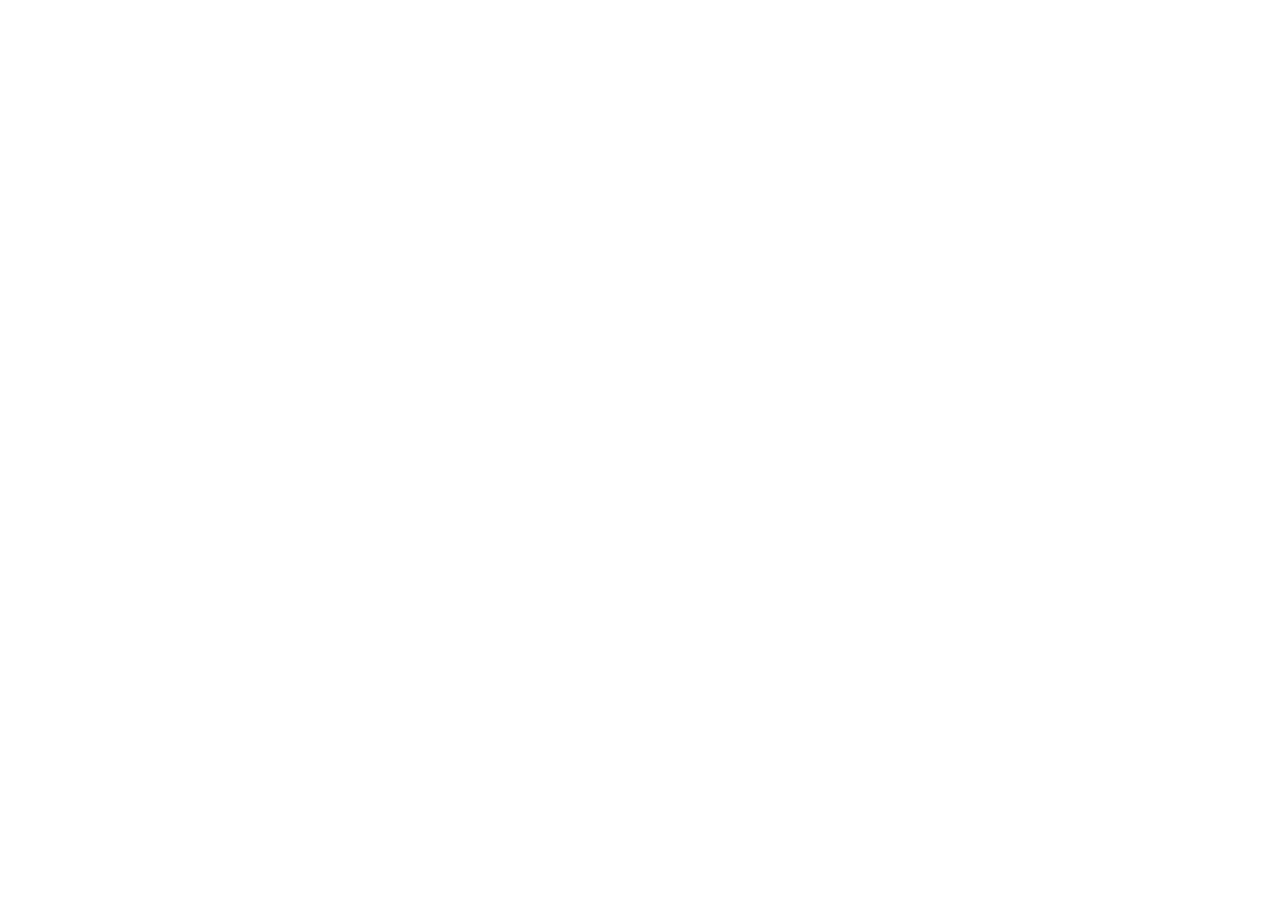
==== index.html @ 8d36f641 "Add files via upload" ====
<!DOCTYPE html>
<html lang="pt-BR">
<head>
  <meta charset="UTF-8">
  <meta name="viewport" content="width=device-width, initial-scale=1, viewport-fit=cover">
  <title>PaliVida — cuidados paliativos</title>
  <meta name="description" content="PaliVida — identificação de piora clínica e direcionamento ao serviço de urgência em cuidados paliativos.">
  <link rel="icon" type="image/png" href="assets/img/favicon.png">
  <link rel="stylesheet" href="css/styles.css">
</head>
<body>
  <div id="app" class="app-shell">
    <main id="app-main" class="app-main" role="main"></main>
  </div>

  <!-- dados de demonstração + "backend" local (localStorage) -->
  <script src="js/data.js"></script>
  <script src="js/session.js"></script>
  <script src="js/db.js"></script>

  <!-- UI compartilhada e roteador -->
  <script src="js/ui.js"></script>
  <script src="js/router.js"></script>

  <!-- telas -->
  <script src="js/screens/auth.js"></script>
  <script src="js/screens/principal.js"></script>
  <script src="js/screens/sintomas.js"></script>
  <script src="js/screens/perfil.js"></script>
  <script src="js/screens/admin.js"></script>

  <!-- inicialização -->
  <script src="js/main.js"></script>
</body>
</html>
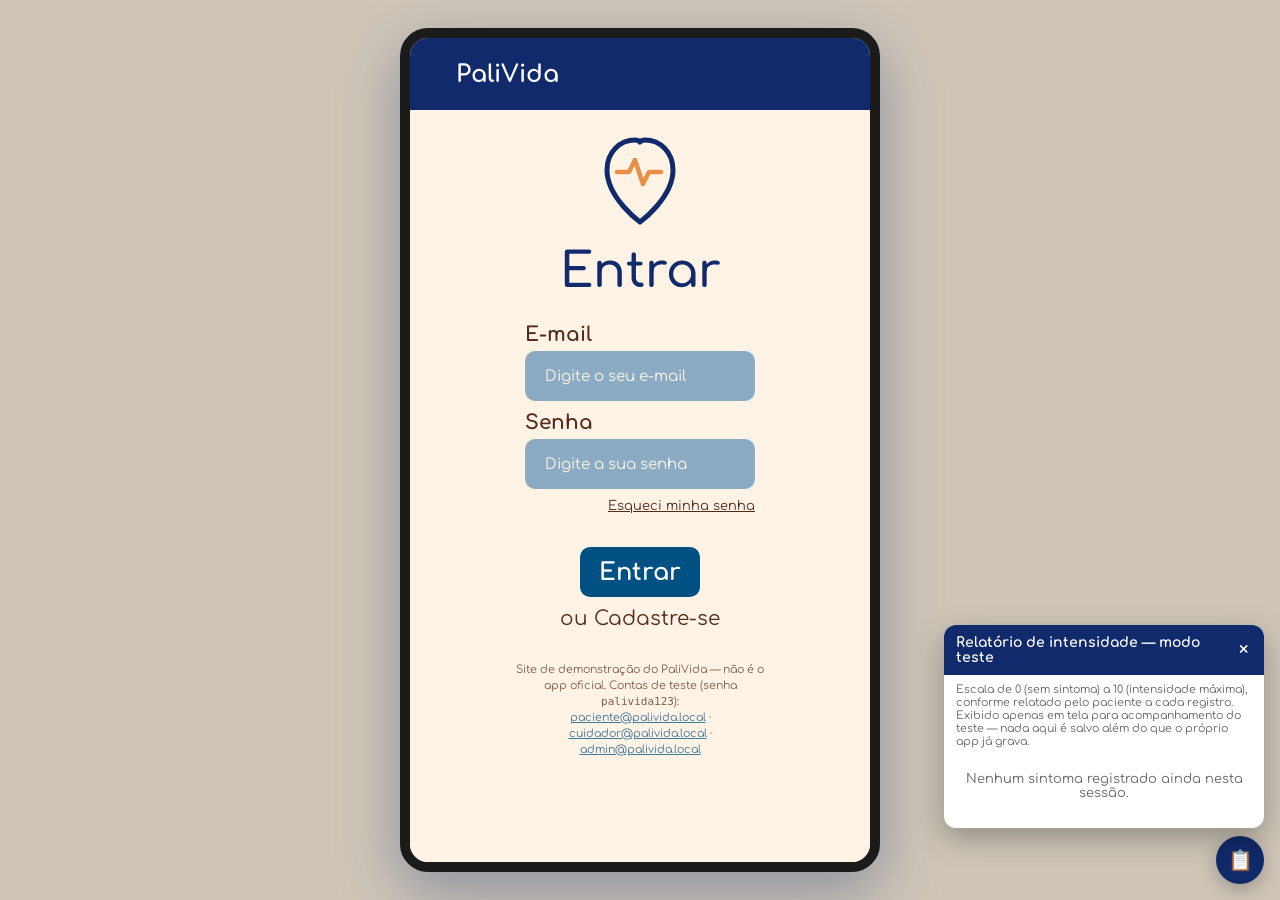
==== commit 7b1f371c: "Add files via upload" ====
--- a/index.html
+++ b/index.html
@@ -29,6 +29,9 @@
   <script src="js/screens/perfil.js"></script>
   <script src="js/screens/admin.js"></script>
 
+  <!-- painel flutuante de acompanhamento para o teste (modo demonstração) -->
+  <script src="js/relatorio-teste.js"></script>
+
   <!-- inicialização -->
   <script src="js/main.js"></script>
 </body>
--- a/css/styles.css
+++ b/css/styles.css
@@ -0,0 +1,589 @@
+/* =========================================================================
+   PaliVida — folha de estilos
+   Porta fiel de frontend/src/theme/index.ts + os StyleSheet.create() de cada
+   tela/componente do código-fonte original (React Native / Expo). Os
+   comentários apontam de qual arquivo .tsx cada bloco vem.
+   ========================================================================= */
+
+@import url('https://fonts.googleapis.com/css2?family=Comfortaa:wght@400;700&display=swap');
+
+:root {
+  /* theme/index.ts -> colors */
+  --azul: #112A6C;
+  --azul-medio: #015184;
+  --azul-claro: #8BAAC4;
+  --azul-botao: #5A90BF;
+
+  --creme: #FFF3E5;
+  --areia: #E8DAC0;
+  --areia-clara: #F2E8D5;
+  --branco: #FFFFFF;
+  --branco-quente: #FFF6E5;
+
+  --marrom: #532C1D;
+  --verde-escuro: #183102;
+  --cinza: #4A4A4A;
+  --cinza-claro: #666666;
+
+  --verde: #9BC45A;
+  --verde-suave: #A6C27A;
+  --amarelo: #FFBE3B;
+  --amarelo-suave: #F1D359;
+  --vermelho: #D00000;
+  --vermelho-suave: #F79F9A;
+  --laranja: #E8994B;
+  --laranja-escuro: #E78F47;
+
+  --sucesso-fundo: #D1FAE5;
+  --erro-fundo: #FEE2E2;
+  --erro-texto: #991B1B;
+  --perigo: #A00000;
+  --perigo-claro: #D94141;
+  --destaque: #C4C776;
+  --logout: #FFBB00;
+
+  /* theme/index.ts -> radius */
+  --radius-sm: 6px;
+  --radius-md: 10px;
+  --radius-lg: 15px;
+  --radius-pill: 25px;
+
+  --fonte-regular: 'Comfortaa', sans-serif;
+  --fonte-bold: 'Comfortaa', sans-serif;
+
+  /* theme/index.ts -> coresAlerta (fundo da Home conforme último alerta) */
+  --alerta-padrao: var(--creme);
+  --alerta-verde: var(--verde-suave);
+  --alerta-amarelo: var(--amarelo-suave);
+  --alerta-vermelho: var(--vermelho-suave);
+}
+
+/* ---------------------------------------------------------------- reset */
+*, *::before, *::after { box-sizing: border-box; }
+html, body { height: 100%; }
+body {
+  margin: 0;
+  font-family: var(--fonte-regular);
+  color: var(--marrom);
+  background: #CFC6B8;
+  -webkit-font-smoothing: antialiased;
+  text-rendering: optimizeLegibility;
+}
+h1, h2, h3, p { margin: 0; }
+button { font-family: inherit; cursor: pointer; }
+input, textarea, select { font-family: inherit; }
+img { display: block; max-width: 100%; }
+a { color: inherit; }
+:focus-visible { outline: 3px solid #2F6FED; outline-offset: 2px; }
+
+/* --------------------------------------------------------- app "phone" shell */
+.app-shell {
+  max-width: 480px;
+  margin: 0 auto;
+  height: 100vh;
+  background: var(--creme);
+  display: flex;
+  flex-direction: column;
+  overflow: hidden;
+  position: relative;
+}
+.app-main {
+  flex: 1 1 auto;
+  overflow-y: auto;
+  -webkit-overflow-scrolling: touch;
+  display: flex;
+  flex-direction: column;
+}
+@media (min-width: 640px) {
+  body { padding: 28px 12px; }
+  .app-shell {
+    height: calc(100vh - 56px);
+    min-height: 640px;
+    border-radius: 28px;
+    box-shadow: 0 20px 60px rgba(17, 42, 108, 0.35);
+    border: 10px solid #1b1b1b;
+  }
+}
+
+/* loading fallback while fonts load */
+#carregando-app {
+  min-height: 100vh;
+  display: flex;
+  align-items: center;
+  justify-content: center;
+  background: var(--creme);
+}
+
+/* ======================================================== Header.tsx === */
+.pv-header {
+  width: 100%;
+  min-height: 72px;
+  background: var(--azul);
+  display: flex;
+  align-items: center;
+  flex-shrink: 0;
+}
+.pv-header .pv-logo {
+  font-family: var(--fonte-bold);
+  font-weight: 700;
+  color: var(--branco);
+  margin-left: 10%;
+  font-size: 24px;
+}
+
+/* ======================================================== Footer.tsx === */
+.pv-footer {
+  display: flex;
+  flex-direction: row;
+  justify-content: space-around;
+  align-items: center;
+  padding: 16px;
+  background: rgba(255, 255, 255, 0.5);
+  width: 100%;
+  flex-shrink: 0;
+  border: 0;
+}
+.pv-footer button {
+  background: none;
+  border: 0;
+  padding: 8px;
+  display: flex;
+}
+.pv-footer img { width: 24px; height: 24px; }
+
+/* ================================================ Bottom tab bar (RootNavigator) === */
+.pv-tabbar {
+  display: flex;
+  flex-direction: row;
+  border-top: 1px solid rgba(0,0,0,0.08);
+  background: var(--branco);
+  flex-shrink: 0;
+  padding-bottom: env(safe-area-inset-bottom, 0);
+}
+.pv-tabbar button {
+  flex: 1;
+  background: none;
+  border: 0;
+  padding: 12px 0 10px;
+  display: flex;
+  align-items: center;
+  justify-content: center;
+}
+.pv-tabbar img { width: 24px; height: 24px; opacity: 0.45; }
+.pv-tabbar button.ativo img { opacity: 1; }
+.pv-tabbar button.ativo { box-shadow: inset 0 2px 0 var(--azul); }
+
+/* ========================================================= Aviso.tsx === */
+.pv-aviso {
+  border-radius: 8px;
+  padding: 12px;
+  margin: 12px 0;
+  width: 100%;
+  font-size: 14px;
+  text-align: center;
+}
+.pv-aviso.sucesso { background: var(--sucesso-fundo); color: #065F46; }
+.pv-aviso.erro { background: var(--erro-fundo); color: var(--erro-texto); }
+
+/* generic loading */
+.pv-carregando {
+  flex: 1;
+  display: flex;
+  flex-direction: column;
+  align-items: center;
+  justify-content: center;
+  gap: 10px;
+  min-height: 240px;
+  color: var(--azul);
+}
+.pv-spinner {
+  width: 34px; height: 34px;
+  border-radius: 50%;
+  border: 3px solid rgba(17,42,108,0.15);
+  border-top-color: var(--azul);
+  animation: girar 0.8s linear infinite;
+}
+.pv-spinner.claro { border-color: rgba(255,255,255,0.35); border-top-color: #fff; }
+@keyframes girar { to { transform: rotate(360deg); } }
+
+/* =============================================================== Chips === */
+.pv-chips { display: flex; flex-wrap: wrap; gap: 8px; margin-bottom: 15px; }
+.pv-chip {
+  border: 1.5px solid var(--azul-claro);
+  border-radius: 8px;
+  padding: 8px 14px;
+  background: var(--branco);
+  color: var(--marrom);
+  font-size: 14px;
+  font-family: var(--fonte-regular);
+}
+.pv-chip.ativo { background: var(--azul-medio); border-color: var(--azul-medio); color: var(--branco); }
+
+/* =========================================== telas de autenticação (Login/Cadastro) === */
+.tela-auth {
+  flex: 1;
+  display: flex;
+  flex-direction: column;
+  align-items: center;
+  background: var(--creme);
+  padding-bottom: 40px;
+}
+.tela-auth .pv-marca {
+  margin-top: 20px;
+  width: 90px;
+  height: 100px;
+  display: flex;
+  align-items: flex-end;
+  justify-content: center;
+}
+.tela-auth .pv-marca svg { width: 100%; height: auto; }
+.tela-auth .titulo { font-size: 48px; font-weight: 600; color: var(--azul); margin: 15px 0 25px; }
+.tela-auth .instrucao {
+  font-size: 15px; color: var(--marrom); text-align: center;
+  width: 230px; margin-bottom: 20px; line-height: 22px;
+}
+.tela-auth .label {
+  font-size: 20px; font-weight: 700; color: var(--marrom);
+  margin-bottom: 5px; width: 230px; text-align: left; display: block;
+}
+.tela-auth .campo {
+  padding: 10px 20px;
+  background: var(--azul-claro);
+  color: var(--branco);
+  border: 0;
+  border-radius: var(--radius-md);
+  width: 230px;
+  height: 50px;
+  margin-bottom: 10px;
+  font-size: 15px;
+}
+.tela-auth .campo::placeholder { color: var(--branco-quente); }
+.tela-auth .aviso-wrap { width: 230px; }
+.tela-auth .link-secundario {
+  width: 230px; background: none; border: 0; padding: 0;
+  display: flex; justify-content: flex-end; margin-bottom: 4px;
+}
+.tela-auth .link-esqueci { font-size: 13px; color: var(--marrom); text-decoration: underline; }
+.tela-auth .link-voltar { font-size: 16px; color: var(--marrom); background: none; border: 0; }
+.tela-auth .botao-entrar {
+  margin-top: 30px; margin-bottom: 10px;
+  padding: 10px;
+  background: var(--azul-medio);
+  color: var(--branco);
+  border: 0;
+  border-radius: var(--radius-md);
+  width: 120px; height: 50px;
+  font-size: 24px; font-weight: 700;
+  display: flex; align-items: center; justify-content: center;
+}
+.tela-auth .botao-entrar[disabled] { opacity: 0.6; }
+.tela-auth .botao-entrar.largo { width: 230px; }
+.tela-auth .ou-cadastre { font-size: 20px; background: none; border: 0; color: var(--marrom); }
+
+/* ============================================================ Cadastro === */
+.tela-cadastro { background: var(--creme); }
+.tela-cadastro .subtitulo { font-size: 18px; color: var(--marrom); margin-bottom: 30px; text-align: center; }
+.tela-cadastro .botoes-tipo { display: flex; justify-content: space-evenly; align-items: center; width: 100%; margin: 10px 0; gap: 12px; }
+.tela-cadastro .botao-tipo {
+  background: var(--azul-medio); border: 0; border-radius: var(--radius-md);
+  width: 150px; height: 101px; color: var(--branco-quente); font-size: 18px;
+  line-height: 26px; text-align: center;
+  box-shadow: 4px 4px 6px rgba(0,0,0,0.25);
+}
+.tela-cadastro .form { width: 85%; max-width: 480px; }
+.tela-cadastro .secao {
+  font-size: 18px; font-weight: 700; color: var(--azul);
+  margin: 20px 0 10px; border-bottom: 1px solid var(--azul-claro); padding-bottom: 4px;
+}
+.tela-cadastro .campo-label { font-size: 16px; color: var(--marrom); margin-bottom: 5px; font-weight: 700; display: block; }
+.tela-cadastro .campo {
+  padding: 10px 10px 10px 15px; background: var(--azul-claro); color: var(--branco);
+  border: 0; border-radius: var(--radius-md); width: 100%; height: 50px; margin-bottom: 15px; font-size: 15px;
+}
+.tela-cadastro .campo::placeholder { color: var(--branco-quente); }
+.tela-cadastro textarea.campo { height: 90px; padding-top: 10px; resize: vertical; }
+.tela-cadastro .obrigatorio { font-size: 13px; color: #888; margin: 10px 0 5px; }
+.tela-cadastro .botao-enviar {
+  width: 85%; max-width: 480px; background: var(--azul-medio); color: var(--branco-quente);
+  border: 0; padding: 16px; border-radius: var(--radius-md); margin-top: 20px; font-size: 18px; font-weight: 700;
+}
+.tela-cadastro .botao-enviar[disabled] { opacity: 0.6; }
+.tela-cadastro .botao-voltar {
+  width: 85%; max-width: 480px; background: var(--branco); color: var(--cinza);
+  border: 0; padding: 14px; border-radius: var(--radius-md); margin-top: 15px; margin-bottom: 10px;
+  font-size: 18px; font-weight: 700; box-shadow: 0 2px 6px rgba(0,0,0,0.15);
+}
+
+/* ================================================================ Home === */
+.tela-home { flex: 1; display: flex; flex-direction: column; }
+.tela-home .corpo { padding-bottom: 40px; }
+.tela-home .titulo {
+  font-weight: 700; font-size: 22px; margin: 25px 0 0 39px; color: var(--verde-escuro);
+}
+.tela-home .botao-prontuario {
+  background: var(--laranja); height: 67px; width: 290px; border: 0; border-radius: var(--radius-md);
+  color: var(--branco); font-size: 20px; font-weight: 700; display: flex; align-items: center; justify-content: center;
+  margin: 25px auto 0;
+}
+.tela-home .botao-duvidas {
+  height: 250px; width: 250px; background: var(--branco); border: 2px solid #767714; border-radius: 125px;
+  margin: 30px auto; display: flex; align-items: center; justify-content: center;
+  font-weight: 700; font-size: 32px; color: var(--verde-escuro); text-align: center; padding: 10px;
+}
+.tela-home .botao-registrar {
+  background: var(--azul-medio); height: 56px; width: 290px; border: 0; border-radius: var(--radius-md);
+  color: var(--branco-quente); font-size: 18px; display: flex; align-items: center; justify-content: center; margin: 0 auto;
+}
+.tela-home .contatos { margin: 35px 0; }
+.tela-home .contatos-titulo { margin-bottom: 7px; font-weight: 700; font-size: 24px; margin-left: 40px; color: var(--verde-escuro); }
+.tela-home .contatos-botoes { display: flex; justify-content: space-around; width: 100%; }
+.tela-home .contato-botao {
+  background: var(--branco); width: 125px; padding: 8px 16px; border: 2px solid var(--branco);
+  border-radius: var(--radius-md); text-align: center; font-weight: 700; font-size: 20px; color: #000;
+}
+
+/* ============================================================== Busca === */
+.tela-busca { flex: 1; background: var(--areia); width: 100%; padding-top: 20px; display: flex; flex-direction: column; }
+.tela-busca .busca-container {
+  display: flex; align-items: center; background: var(--branco); border-radius: var(--radius-pill);
+  padding: 0 15px; margin: 20px auto; width: 90%; height: 50px; box-shadow: 0 1px 3px rgba(0,0,0,0.15);
+}
+.tela-busca .busca-input { flex: 1; border: 0; background: none; color: var(--azul); padding: 10px; font-size: 16px; }
+.tela-busca .busca-input:focus { outline: none; }
+.tela-busca .icone-lupa { width: 22px; height: 22px; background: none; border: 0; padding: 0; filter: invert(13%) sepia(53%) saturate(3000%) hue-rotate(215deg); }
+.tela-busca .botao-novo {
+  background: var(--azul); color: var(--branco); border: 0; padding: 12px 20px; border-radius: 8px;
+  display: block; margin: 0 auto 20px; font-weight: 700;
+}
+.tela-busca .aviso-wrap { width: 90%; margin: 0 auto; }
+.tela-busca .lista-vazia { text-align: center; color: var(--marrom); margin-top: 20px; }
+
+.pv-card-conteudo {
+  width: 90%; margin: 0 auto 20px; background: var(--branco); padding: 20px; border-radius: var(--radius-lg);
+  box-shadow: 0 2px 4px rgba(0,0,0,0.1);
+}
+.pv-card-conteudo .card-titulo { font-weight: 700; font-size: 18px; color: var(--azul); }
+.pv-card-conteudo .divisor { height: 1px; background: var(--areia); margin: 10px 0; }
+.pv-card-conteudo .card-descricao {
+  font-size: 14px; color: #333; display: -webkit-box; -webkit-line-clamp: 3; -webkit-box-orient: vertical; overflow: hidden;
+}
+.pv-card-conteudo .card-rodape { display: flex; justify-content: space-between; align-items: center; margin-top: 15px; }
+.pv-card-conteudo .botao-ler {
+  display: flex; align-items: center; gap: 5px; background: #F0F0F0; border: 0; padding: 8px; border-radius: 5px;
+  color: var(--azul); font-weight: 600; font-size: 12px;
+}
+.pv-card-conteudo .botao-ler img { width: 16px; height: 16px; }
+.pv-card-conteudo .data { color: #888; font-size: 12px; }
+.pv-card-conteudo .acoes-admin {
+  display: flex; justify-content: flex-end; gap: 15px; margin-top: 15px; border-top: 1px solid #EEE; padding-top: 10px;
+}
+.pv-card-conteudo .acao-editar { background: none; border: 0; color: var(--azul); font-weight: 700; }
+.pv-card-conteudo .acao-excluir { background: none; border: 0; color: var(--perigo-claro); font-weight: 700; }
+
+/* modal genérico (usado por Busca=editor de conteúdo e ModalIntensidade) */
+.pv-modal-overlay {
+  position: fixed; inset: 0; background: rgba(0,0,0,0.5);
+  display: flex; align-items: center; justify-content: center; padding: 20px; z-index: 50;
+}
+.pv-modal-overlay[hidden] { display: none; }
+.pv-modal {
+  width: 90%; max-width: 560px; background: var(--branco); border-radius: var(--radius-lg);
+  padding: 20px; max-height: 85vh; overflow-y: auto;
+}
+.pv-modal .modal-label { font-weight: 700; color: var(--azul); margin-top: 10px; display: block; }
+.pv-modal .modal-input {
+  width: 100%; font-family: var(--fonte-regular); border: 1px solid #CCC; border-radius: 8px;
+  padding: 10px; background: #FAFAFA; margin-bottom: 5px; font-size: 14px;
+}
+.pv-modal textarea.modal-input { min-height: 80px; resize: vertical; }
+.pv-modal .modal-botoes { display: flex; gap: 10px; margin-top: 20px; }
+.pv-modal .botao-modal { flex: 1; padding: 12px; border-radius: 8px; text-align: center; font-weight: 700; border: 0; }
+.pv-modal .botao-cancelar { border: 1px solid var(--perigo-claro); color: var(--perigo-claro); background: none; }
+.pv-modal .botao-salvar { background: var(--azul); color: var(--branco); }
+.pv-modal .botao-salvar[disabled] { opacity: 0.6; }
+
+/* ======================================================= Perfil (campos.tsx) === */
+.tela-perfil { background: var(--creme); padding: 16px; padding-bottom: 32px; flex: 1; }
+.tela-perfil .titulo { font-size: 28px; font-weight: 700; color: var(--azul); margin: 12px 0; }
+.pv-card { background: var(--branco); border-radius: 12px; padding: 14px; margin-bottom: 14px; box-shadow: 0 2px 4px rgba(0,0,0,0.1); }
+.pv-card .subtitulo { font-size: 20px; font-weight: 600; color: var(--azul); margin-bottom: 12px; }
+.pv-campo-label { font-size: 14px; color: var(--marrom); margin: 8px 0 6px; display: block; }
+.pv-campo-input, .pv-campo-select {
+  width: 100%; font-family: var(--fonte-regular); background: var(--azul-claro); color: var(--branco-quente);
+  border: 0; border-radius: 8px; padding: 10px; font-size: 14px;
+}
+.pv-campo-input::placeholder { color: var(--branco-quente); opacity: 0.85; }
+textarea.pv-campo-input { min-height: 90px; resize: vertical; }
+.pv-campo-select { appearance: none; background-image: url("data:image/svg+xml,%3Csvg xmlns='http://www.w3.org/2000/svg' viewBox='0 0 20 20' fill='%23FFF6E5'%3E%3Cpath d='M5.23 7.21a.75.75 0 011.06.02L10 10.94l3.71-3.71a.75.75 0 111.06 1.06l-4.24 4.25a.75.75 0 01-1.06 0L5.21 8.29a.75.75 0 01.02-1.08z'/%3E%3C/svg%3E"); background-repeat: no-repeat; background-position: right 10px center; padding-right: 30px; }
+.pv-botao-primario, .pv-botao-secundario, .pv-botao-perigo, .pv-botao-logout {
+  margin-top: 16px; border: 0; border-radius: var(--radius-md); padding: 12px; width: 100%;
+  font-family: var(--fonte-bold); font-weight: 700; font-size: 16px; color: var(--branco-quente);
+  display: flex; align-items: center; justify-content: center; gap: 8px;
+}
+.pv-botao-primario { background: var(--destaque); }
+.pv-botao-secundario { background: var(--azul-medio); }
+.pv-botao-perigo { margin-top: 10px; background: var(--perigo); }
+.pv-botao-logout { background: var(--logout); color: var(--marrom); }
+.pv-item-vinculo { background: #F4F4F4; border-radius: 8px; padding: 10px; margin-bottom: 12px; }
+.pv-codigo-readonly { opacity: 0.8; }
+
+/* ================================================== MenuSintomas / ListaSintomas === */
+.tela-menu-sintomas { flex: 1; display: flex; flex-direction: column; background: var(--creme); }
+.tela-menu-sintomas .titulo {
+  font-size: 32px; margin: 25px 0; text-align: center; color: var(--azul); padding: 0 16px;
+}
+.pv-lista-sintomas { flex: 1; display: flex; flex-direction: column; }
+.pv-grade-sintomas {
+  display: grid; grid-template-columns: 1fr 1fr; gap: 12px; padding: 0 12px; flex: 1; align-content: start;
+}
+.pv-card-sintoma {
+  padding: 12px; border: 1px solid #444; border-radius: 12px; background: #F9F6EE;
+  display: flex; align-items: center; justify-content: center; min-height: 64px; text-align: center;
+  font-size: 14px; color: #333;
+}
+.pv-botao-sem-sintoma {
+  background: var(--azul-botao); color: var(--branco); border: 0; border-radius: var(--radius-md);
+  padding: 12px; width: 252px; min-height: 60px; display: block; margin: 12px auto 20px; font-size: 20px;
+  box-shadow: 4px 4px 6px rgba(0,0,0,0.25);
+}
+
+/* ============================================================ ModalIntensidade === */
+.pv-modal-intensidade {
+  background: #F7F2ED; border-radius: 20px; padding: 15px; width: 80%; max-width: 420px;
+  box-shadow: 0 8px 24px rgba(0,0,0,0.3);
+}
+.pv-modal-intensidade .titulo { font-weight: 700; font-size: 18px; text-align: center; margin-bottom: 6px; }
+.pv-modal-intensidade .sintoma { font-size: 14px; text-align: center; color: var(--marrom); margin-bottom: 10px; }
+.pv-escala { display: flex; flex-wrap: wrap; justify-content: center; margin-bottom: 20px; }
+.pv-botao-escala {
+  width: 45px; height: 45px; border-radius: var(--radius-pill); margin: 5px; border: 0;
+  display: flex; align-items: center; justify-content: center; background: var(--branco); font-size: 16px; color: #333;
+}
+.pv-botao-escala.selecionado { background: #7FB8B0; color: var(--branco); font-weight: 700; }
+.pv-modal-intensidade .acoes { display: flex; justify-content: space-between; }
+.pv-modal-intensidade .botao { flex: 1; margin: 0 5px; border-radius: var(--radius-md); padding: 10px; border: 0; color: var(--branco); font-weight: 700; }
+.pv-modal-intensidade .confirmar { background: #59A87D; }
+.pv-modal-intensidade .cancelar { background: #D63031; }
+.pv-modal-intensidade .botao[disabled] { opacity: 0.6; }
+
+/* ==================================================== ConteudoDetalhe / DefinicaoSintomas === */
+.tela-conteudo-detalhe { flex: 1; background: var(--areia-clara); }
+.tela-conteudo-detalhe .cabecalho { padding: 0 20px; margin: 25px 0 20px; }
+.tela-conteudo-detalhe .titulo-principal { font-size: 26px; font-weight: 800; color: var(--azul); }
+.tela-conteudo-detalhe .barra-titulo { width: 60px; height: 4px; background: var(--laranja-escuro); margin-top: 8px; border-radius: 2px; }
+.tela-conteudo-detalhe .card {
+  background: var(--branco); width: 90%; margin: 0 auto 20px; padding: 25px 20px; border-radius: 12px;
+  box-shadow: 0 2px 4px rgba(0,0,0,0.1);
+}
+.tela-conteudo-detalhe .borda-laranja { border-left: 5px solid var(--laranja-escuro); }
+.tela-conteudo-detalhe .borda-vermelha { border-left: 5px solid var(--perigo-claro); }
+.tela-conteudo-detalhe .label-secao { font-weight: 700; font-size: 18px; color: var(--azul); margin-bottom: 10px; text-transform: uppercase; letter-spacing: 0.5px; }
+.tela-conteudo-detalhe .texto-corpo { font-size: 16px; line-height: 26px; color: #444; margin-bottom: 15px; white-space: pre-line; }
+.tela-conteudo-detalhe .botao-laranja, .tela-conteudo-detalhe .botao-vermelho {
+  border: 0; padding: 14px 15px; border-radius: 8px; width: 100%; color: var(--branco); font-weight: 700;
+  font-size: 15px; text-transform: uppercase; margin-top: 5px;
+}
+.tela-conteudo-detalhe .botao-laranja { background: var(--laranja-escuro); }
+.tela-conteudo-detalhe .botao-vermelho { background: var(--perigo-claro); }
+.tela-conteudo-detalhe .botao-voltar {
+  margin: 10px auto 0; display: block; padding: 10px 30px; border-radius: var(--radius-pill);
+  border: 1px solid var(--azul); background: none; color: var(--azul); font-weight: 600; font-size: 16px;
+}
+.tela-conteudo-detalhe .link-leitura-facil {
+  display: block; text-align: center; margin: 0 auto 20px; color: var(--azul-medio); text-decoration: underline;
+  font-size: 14px; background: none; border: 0;
+}
+
+.tela-definicao { background: var(--areia); }
+.tela-definicao .conteudo { padding: 40px 20px; }
+.tela-definicao .titulo { font-weight: 700; font-size: 32px; color: var(--azul); text-align: center; }
+.tela-definicao .sublinhado { height: 3px; background: var(--branco); width: 100%; margin: 20px 0; }
+.tela-definicao .titulo-definicao { font-weight: 700; font-size: 24px; color: var(--azul); margin-bottom: 20px; }
+.tela-definicao .titulo-definicao .peso-normal { font-weight: 400; }
+.tela-definicao .secao { margin-bottom: 10px; }
+.tela-definicao .titulo-secao { font-weight: 700; font-size: 24px; color: #000; line-height: 35px; }
+.tela-definicao .texto-secao { font-size: 24px; color: #000; line-height: 35px; white-space: pre-line; }
+.tela-definicao .botao-laranja, .tela-definicao .botao-vermelho {
+  border: 0; border-radius: 16px; padding: 16px 8px; display: block; width: 290px; min-height: 67px;
+  margin: 20px auto; color: var(--branco); font-weight: 700; font-size: 20px; text-align: center; white-space: pre-line;
+}
+.tela-definicao .botao-laranja { background: var(--laranja); }
+.tela-definicao .botao-vermelho { background: var(--vermelho); margin-top: 20px; }
+
+/* ===================================================================== TelaSinal === */
+.tela-sinal { flex: 1; display: flex; flex-direction: column; }
+.tela-sinal .conteudo-scroll { padding: 0 20px 40px; display: flex; flex-direction: column; align-items: center; flex: 1; }
+.tela-sinal .aviso-topo {
+  width: 100%; margin: 40px 0; padding: 30px; background: var(--branco); font-weight: 700; font-size: 28px;
+  border-radius: var(--radius-md); text-align: center;
+}
+.tela-sinal .card { width: 100%; padding: 25px; background: var(--branco); border-radius: var(--radius-md); margin-bottom: 30px; }
+.tela-sinal .titulo { font-size: 26px; text-align: center; margin-bottom: 20px; color: var(--cinza); font-weight: 700; }
+.tela-sinal .descricao { text-align: center; font-size: 20px; line-height: 28px; color: var(--cinza); }
+.tela-sinal .botao-voltar {
+  width: 100%; background: var(--branco); border: 0; padding: 14px; border-radius: var(--radius-md);
+  box-shadow: 0 4px 10px rgba(0,0,0,0.2); color: var(--cinza); font-size: 20px; font-weight: 700; text-align: center;
+}
+
+/* ================================================================ DashboardAdmin === */
+.tela-dashboard { flex: 1; background: var(--areia); display: flex; flex-direction: column; }
+.tela-dashboard .titulo { font-weight: 700; font-size: 28px; margin: 20px 0; text-align: center; color: var(--azul); }
+.tela-dashboard .erro-texto { text-align: center; margin-bottom: 10px; color: var(--erro-texto); }
+.tela-dashboard .vazio { background: var(--branco); padding: 16px; margin: 10px; border-radius: var(--radius-md); text-align: center; color: var(--azul); }
+
+.pv-card-grafico {
+  width: 90%; margin: 0 auto 20px; background: var(--branco); padding: 16px; border-radius: var(--radius-lg);
+  box-shadow: 0 2px 4px rgba(0,0,0,0.1);
+}
+.pv-card-grafico .titulo-grafico { font-weight: 700; font-size: 18px; color: var(--azul); margin-bottom: 15px; text-align: center; }
+.pv-grafico-barras { height: 200px; display: flex; align-items: flex-end; justify-content: space-around; padding: 0 10px; gap: 4px; }
+.pv-grafico-coluna-wrap { flex: 1; display: flex; align-items: flex-end; justify-content: center; height: 100%; }
+.pv-grafico-coluna { width: 24px; border-radius: 6px 6px 0 0; transition: height 0.4s ease; }
+.pv-legenda { margin-top: 15px; padding-top: 10px; border-top: 1px solid #F0F0F0; display: flex; flex-wrap: wrap; justify-content: center; gap: 15px; }
+.pv-legenda-item { display: flex; align-items: center; gap: 6px; font-size: 12px; color: var(--cinza-claro); }
+.pv-legenda-cor { width: 10px; height: 10px; border-radius: 5px; flex-shrink: 0; }
+.pv-legenda-item b { color: #333; }
+
+.pv-gerenciador { width: 90%; margin: 10px auto 30px; background: var(--branco); border-radius: 12px; overflow: hidden; box-shadow: 0 2px 4px rgba(0,0,0,0.1); }
+.pv-gerenciador .botao-expandir { width: 100%; padding: 16px; background: var(--azul-medio); border: 0; color: var(--branco-quente); font-weight: 700; font-size: 16px; }
+.pv-gerenciador .painel { padding: 14px; }
+.pv-gerenciador .subtitulo { font-weight: 700; font-size: 16px; color: var(--azul); margin: 8px 0 12px; }
+.pv-gerenciador .item-sintoma {
+  display: flex; justify-content: space-between; align-items: center; padding: 12px 10px;
+  background: #F4F4F4; border-radius: 8px; margin-bottom: 8px;
+}
+.pv-gerenciador .nome-sintoma { font-size: 14px; color: var(--marrom); flex: 1; }
+.pv-gerenciador .botao-remover { background: var(--perigo); border: 0; color: var(--branco-quente); font-size: 12px; font-weight: 700; padding: 8px 12px; border-radius: 8px; }
+.pv-gerenciador .ver-mais { display: block; width: 100%; background: none; border: 0; color: var(--azul-medio); text-align: center; margin-top: 12px; text-decoration: underline; font-size: 14px; }
+.pv-gerenciador .input-sintoma { width: 100%; background: #F4F4F4; border: 0; border-radius: 8px; padding: 12px 10px; margin-bottom: 12px; font-size: 14px; color: var(--marrom); }
+.pv-gerenciador .botao-adicionar { width: 100%; background: var(--azul-claro); border: 0; padding: 14px; border-radius: var(--radius-md); color: var(--branco-quente); font-weight: 700; font-size: 16px; }
+
+/* ================================================================== PainelAdmin === */
+.tela-painel-admin {
+  flex: 1; background: var(--azul); padding: 20px; display: flex; flex-direction: column;
+  align-items: center; justify-content: center; text-align: center;
+}
+.tela-painel-admin .titulo { font-weight: 700; font-size: 32px; color: #FDEDD3; margin-bottom: 10px; }
+.tela-painel-admin .subtitulo { font-size: 18px; color: #FDEDD3; margin-bottom: 40px; }
+.tela-painel-admin .conteudo { flex: 1; display: flex; flex-direction: column; justify-content: center; align-items: center; width: 100%; gap: 12px; }
+.tela-painel-admin .botao {
+  background: var(--azul-medio); padding: 15px; border-radius: 8px; width: 100%; max-width: 420px;
+  border: 0; color: #FDEDD3; font-weight: 700; font-size: 16px;
+}
+.tela-painel-admin .botao-sair { background: var(--perigo); padding: 15px; border-radius: 8px; width: 100%; max-width: 420px; border: 0; color: #FDEDD3; font-weight: 700; font-size: 16px; margin-top: 20px; }
+
+/* ============================================================= utilidades gerais === */
+.pv-oculto { display: none !important; }
+.pv-barra-topo-espaco { padding: 0 16px; }
+.pv-toast-reset {
+  position: fixed; left: 50%; bottom: 18px; transform: translateX(-50%);
+  background: #1F2937; color: #fff; padding: 10px 16px; border-radius: 999px; font-size: 13px;
+  box-shadow: 0 6px 20px rgba(0,0,0,0.3); z-index: 100;
+}
+
+/* rodapé "sobre este site" fixo, discreto, dentro da tela de login */
+.pv-nota-demo {
+  margin-top: 28px; width: 260px; text-align: center; font-size: 11px; line-height: 16px;
+  color: var(--marrom); opacity: 0.75;
+}
+.pv-nota-demo button { background: none; border: 0; padding: 0; color: var(--azul-medio); text-decoration: underline; font-size: 11px; }
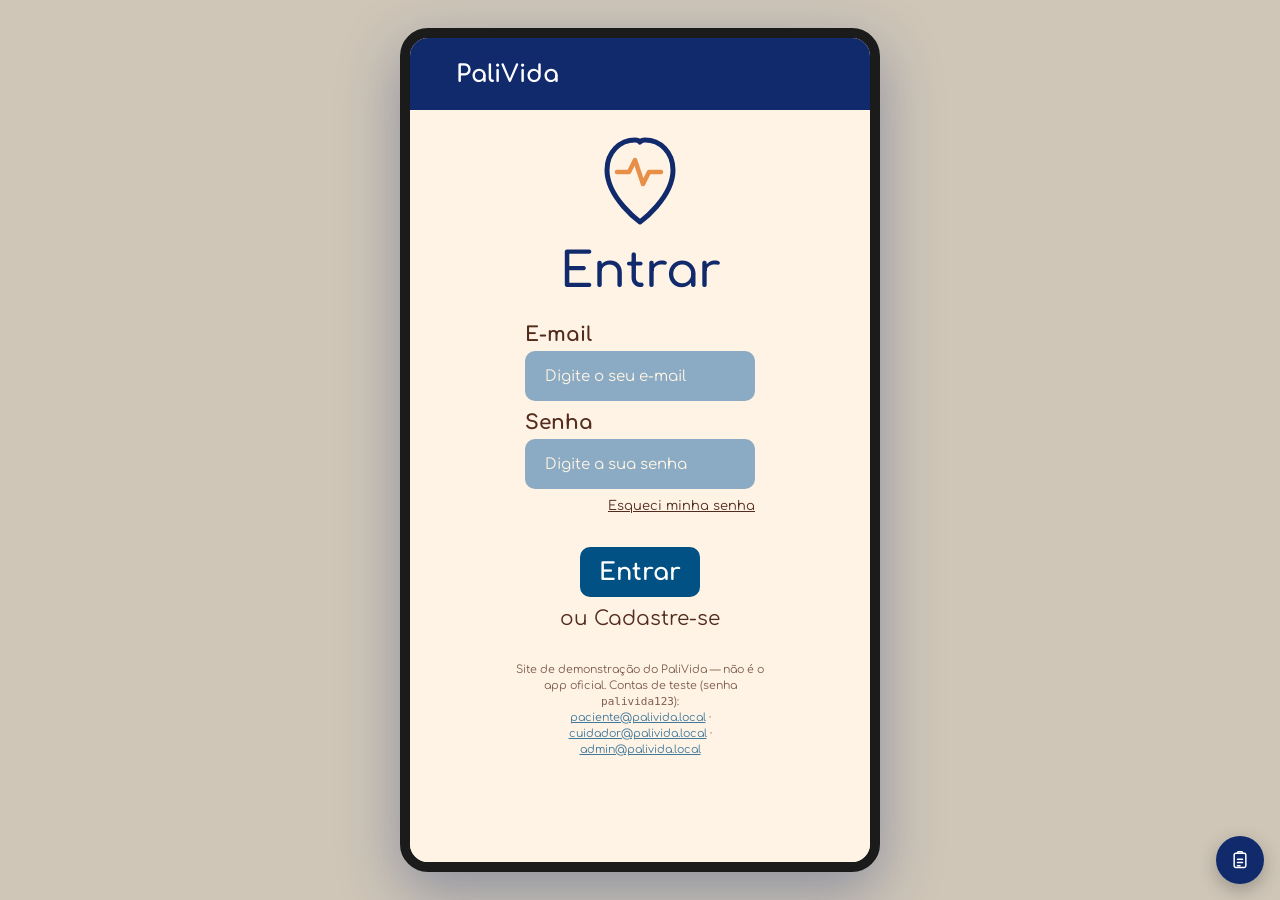
==== commit 7bfb54b9: "Add files via upload" ====
--- a/index.html
+++ b/index.html
@@ -4,7 +4,7 @@
   <meta charset="UTF-8">
   <meta name="viewport" content="width=device-width, initial-scale=1, viewport-fit=cover">
   <title>PaliVida — cuidados paliativos</title>
-  <meta name="description" content="PaliVida — identificação de piora clínica e direcionamento ao serviço de urgência em cuidados paliativos.">
+  <meta name="description" content="PaliVida — identificação de piora clínica, triagem de sintomas, prontuário eletrônico e direcionamento ao serviço de urgência em cuidados paliativos.">
   <link rel="icon" type="image/png" href="assets/img/favicon.png">
   <link rel="stylesheet" href="css/styles.css">
 </head>
@@ -26,6 +26,7 @@
   <script src="js/screens/auth.js"></script>
   <script src="js/screens/principal.js"></script>
   <script src="js/screens/sintomas.js"></script>
+  <script src="js/screens/triagem.js"></script>
   <script src="js/screens/perfil.js"></script>
   <script src="js/screens/admin.js"></script>
 
--- a/css/styles.css
+++ b/css/styles.css
@@ -342,6 +342,13 @@
   border-radius: var(--radius-md); text-align: center; font-weight: 700; font-size: 20px; color: #000;
 }
 
+/* ============================================================ Contato === */
+.tela-contato { flex: 1; background: var(--creme); padding: 0 16px 24px; }
+.tela-contato .titulo { font-size: 22px; font-weight: 700; color: var(--azul); text-align: center; margin: 20px 0 6px; }
+.tela-contato .subtitulo { font-size: 13px; color: var(--marrom); text-align: center; margin: 0 0 16px; }
+.pv-contato-acoes { display: flex; gap: 10px; margin-top: 14px; }
+.pv-contato-acoes .pv-botao-primario, .pv-contato-acoes .pv-botao-secundario { flex: 1; text-align: center; text-decoration: none; }
+
 /* ============================================================== Busca === */
 .tela-busca { flex: 1; background: var(--areia); width: 100%; padding-top: 20px; display: flex; flex-direction: column; }
 .tela-busca .busca-container {
@@ -426,6 +433,19 @@
 .pv-botao-logout { background: var(--logout); color: var(--marrom); }
 .pv-item-vinculo { background: #F4F4F4; border-radius: 8px; padding: 10px; margin-bottom: 12px; }
 .pv-codigo-readonly { opacity: 0.8; }
+
+/* Wizard de preenchimento por etapas (mesmo sistema usado antes só na
+   Carteirinha) agora também é usado dentro do card "Seus dados" do
+   Prontuário — as classes .pv-carteirinha-* tinham padding lateral pensado
+   para ocupar a tela inteira; aqui elas ficam dentro de um .pv-card que já
+   tem o próprio padding, então o padding lateral extra é removido. */
+.pv-card .pv-carteirinha-progresso,
+.pv-card .pv-carteirinha-form,
+.pv-card .pv-carteirinha-nav {
+  padding-left: 0;
+  padding-right: 0;
+}
+.pv-card .pv-carteirinha-nav { padding-top: 14px; }
 
 /* ================================================== MenuSintomas / ListaSintomas === */
 .tela-menu-sintomas { flex: 1; display: flex; flex-direction: column; background: var(--creme); }
@@ -581,6 +601,173 @@
   box-shadow: 0 6px 20px rgba(0,0,0,0.3); z-index: 100;
 }
 
+/* ========================================================= Triagem === */
+/* Porta das telas de triagem de sintomas / carteirinha / laudo digital do
+   Portal Clínico — restilizada para o app-shell de telefone, reaproveitando
+   as variáveis de cor e os componentes (.pv-card, .botao-enviar, .campo...)
+   já usados no restante do site. */
+.tela-triagem { flex: 1; background: var(--areia-clara); padding: 0 0 24px; }
+.tela-triagem .titulo { font-size: 24px; font-weight: 700; color: var(--azul); text-align: center; margin: 20px 16px 6px; }
+.tela-triagem .subtitulo { font-size: 14px; color: var(--marrom); text-align: center; margin: 0 20px 16px; }
+
+.pv-triagem-intro { padding-top: 4px; }
+.pv-triagem-busca-wrap {
+  display: flex; align-items: center; gap: 8px; background: var(--branco); border-radius: var(--radius-pill);
+  padding: 4px 6px 4px 16px; margin: 0 16px; box-shadow: 0 1px 3px rgba(0,0,0,0.15);
+}
+.pv-triagem-busca { flex: 1; border: 0; background: none; padding: 10px 0; font-size: 15px; color: var(--azul); font-family: var(--fonte-regular); }
+.pv-triagem-busca:focus { outline: none; }
+.pv-triagem-mic {
+  width: 38px; height: 38px; border-radius: 50%; border: 0; background: var(--azul-claro);
+  color: var(--branco); flex-shrink: 0; display: flex; align-items: center; justify-content: center;
+}
+.pv-triagem-mic svg { display: block; }
+.pv-triagem-mic.gravando { background: var(--vermelho); animation: girar-mic 1s ease infinite alternate; }
+@keyframes girar-mic { from { opacity: 1; } to { opacity: 0.5; } }
+
+/* bolinha de legenda do medidor de nível de atenção (substitui os emojis 🟢🟡🔴) */
+.pv-triagem-legendas span { display: inline-flex; align-items: center; gap: 4px; }
+.pv-ponto { width: 8px; height: 8px; border-radius: 50%; display: inline-block; background: currentColor; }
+
+.pv-triagem-sugestoes {
+  list-style: none; margin: 6px 16px 0; padding: 6px; background: var(--branco); border-radius: var(--radius-md);
+  box-shadow: 0 4px 14px rgba(0,0,0,0.15); max-height: 220px; overflow-y: auto;
+}
+.pv-triagem-sugestoes li {
+  display: flex; justify-content: space-between; align-items: center; padding: 10px 8px; font-size: 13px;
+  color: var(--marrom); border-bottom: 1px solid var(--areia-clara);
+}
+.pv-triagem-sugestoes li:last-child { border-bottom: 0; }
+.pv-triagem-tag { font-size: 10px; text-transform: uppercase; color: var(--azul-medio); font-weight: 700; }
+
+/* medidor de nível de atenção */
+.pv-triagem-medidor { margin: 16px 16px 0; background: var(--branco); border-radius: var(--radius-lg); padding: 14px 16px; box-shadow: 0 2px 4px rgba(0,0,0,0.1); }
+.pv-triagem-medidor-cabecalho { display: flex; justify-content: space-between; align-items: center; font-weight: 700; color: var(--azul); font-size: 15px; margin-bottom: 10px; }
+.pv-triagem-limpar { background: none; border: 0; font-size: 12px; color: var(--azul-medio); text-decoration: underline; }
+.pv-triagem-barra-fundo { position: relative; height: 8px; border-radius: 999px; background: linear-gradient(90deg, var(--verde), var(--amarelo), var(--vermelho)); margin-bottom: 6px; }
+.pv-triagem-barra-indicador { position: absolute; top: -4px; width: 16px; height: 16px; border-radius: 50%; background: var(--branco); border: 3px solid var(--azul); transform: translateX(-50%); transition: left 0.3s ease; }
+.pv-triagem-legendas { display: flex; justify-content: space-between; align-items: center; font-size: 11px; color: var(--cinza-claro); margin-bottom: 10px; }
+.pv-triagem-banner { border-radius: var(--radius-sm); padding: 10px 12px; font-size: 13px; text-align: center; }
+.pv-triagem-banner.verde { background: var(--sucesso-fundo); color: #065F46; }
+.pv-triagem-banner.amarelo { background: #FFF6DA; color: #7A5B00; }
+.pv-triagem-banner.vermelho { background: var(--erro-fundo); color: var(--erro-texto); }
+
+/* lista de cards acordeão */
+.pv-triagem-lista { display: flex; flex-direction: column; gap: 12px; padding: 12px 16px 0; }
+.pv-triagem-card { background: var(--branco); border-radius: var(--radius-lg); box-shadow: 0 2px 4px rgba(0,0,0,0.1); overflow: hidden; scroll-margin-top: 12px; }
+.pv-triagem-cabecalho { width: 100%; display: flex; align-items: center; gap: 10px; padding: 14px 16px; background: none; border: 0; text-align: left; }
+.pv-triagem-titulo { flex: 1; font-weight: 700; color: var(--azul); font-size: 15px; }
+.pv-triagem-seta { font-size: 11px; color: var(--cinza-claro); transition: transform 0.2s ease; }
+.pv-triagem-card.aberto .pv-triagem-seta { transform: rotate(180deg); }
+.pv-triagem-corpo { max-height: 0; overflow: hidden; transition: max-height 0.25s ease; padding: 0 16px; }
+.pv-triagem-card.aberto .pv-triagem-corpo { max-height: 2000px; padding: 0 16px 16px; }
+.pv-triagem-definicao { font-size: 13px; line-height: 20px; color: #444; margin-bottom: 10px; }
+.pv-triagem-rotulo { font-size: 12px; font-weight: 700; color: var(--azul); text-transform: uppercase; letter-spacing: 0.4px; margin-bottom: 8px; }
+.pv-triagem-rotulo.alerta { color: var(--perigo-claro); margin-top: 14px; }
+.pv-triagem-grade { display: flex; flex-direction: column; gap: 6px; }
+.pv-triagem-check {
+  display: flex; align-items: center; gap: 8px; font-size: 13px; color: #333; background: var(--areia-clara);
+  border-radius: 8px; padding: 8px 10px;
+}
+.pv-triagem-check.selecionado { background: #E4F0E9; color: #1C5A3A; font-weight: 700; }
+.pv-triagem-check.selecionado.alerta { background: var(--erro-fundo); color: var(--erro-texto); }
+.pv-triagem-alerta-secao { margin-top: 6px; }
+.pv-triagem-refs { margin-top: 12px; font-size: 12px; color: var(--cinza-claro); }
+.pv-triagem-refs summary { cursor: pointer; font-weight: 700; }
+.pv-triagem-refs ul { margin: 8px 0 0; padding-left: 18px; }
+.pv-triagem-refs li { margin-bottom: 6px; }
+
+.pv-triagem-links { display: flex; flex-direction: column; gap: 10px; padding: 20px 16px 0; }
+.pv-triagem-link {
+  background: var(--azul-medio); color: var(--branco-quente); border: 0; border-radius: var(--radius-md);
+  padding: 14px; font-size: 14px; font-weight: 700;
+}
+
+/* =================================================== Carteirinha (wizard) === */
+.tela-carteirinha { flex: 1; background: var(--creme); padding: 0 0 24px; }
+.tela-carteirinha .titulo { font-size: 22px; font-weight: 700; color: var(--azul); text-align: center; margin: 20px 16px 6px; }
+.tela-carteirinha .subtitulo { font-size: 13px; color: var(--marrom); text-align: center; margin: 0 20px 16px; }
+
+.pv-carteirinha-aviso {
+  margin: 0 16px 16px; background: #FFF6DA; border: 1px solid var(--amarelo); border-radius: var(--radius-md);
+  padding: 12px 14px; font-size: 12px; color: #7A5B00; line-height: 18px;
+}
+.pv-carteirinha-aviso strong { display: block; margin-bottom: 4px; }
+
+.pv-carteirinha-progresso { padding: 0 16px; margin-bottom: 16px; }
+.pv-carteirinha-progresso-barra { height: 6px; border-radius: 999px; background: var(--areia); overflow: hidden; margin-bottom: 6px; }
+.pv-carteirinha-progresso-barra div { height: 100%; background: var(--azul); transition: width 0.3s ease; }
+.pv-carteirinha-progresso span { font-size: 12px; color: var(--marrom); }
+
+.pv-carteirinha-form { padding: 0 16px; display: flex; flex-direction: column; gap: 10px; }
+.pv-carteirinha-campo .campo-label { font-size: 13px; color: var(--marrom); font-weight: 700; margin-bottom: 4px; display: block; }
+.pv-carteirinha-campo .campo {
+  width: 100%; padding: 10px 14px; background: var(--azul-claro); color: var(--branco); border: 0;
+  border-radius: var(--radius-md); font-size: 14px; height: 46px; font-family: var(--fonte-regular);
+}
+.pv-carteirinha-campo textarea.campo { height: 80px; padding-top: 10px; resize: vertical; }
+.pv-carteirinha-campo .campo::placeholder { color: var(--branco-quente); }
+
+.pv-carteirinha-nav { display: flex; gap: 10px; padding: 18px 16px 0; }
+.pv-carteirinha-nav .botao-voltar, .pv-carteirinha-nav .botao-enviar { flex: 1; margin: 0; }
+
+.tela-carteirinha .botao-enviar {
+  background: var(--azul-medio); color: var(--branco-quente); border: 0; padding: 14px; border-radius: var(--radius-md);
+  font-size: 14px; font-weight: 700;
+}
+.tela-carteirinha .botao-voltar {
+  background: var(--branco); color: var(--cinza); border: 0; padding: 14px; border-radius: var(--radius-md);
+  font-size: 14px; font-weight: 700; box-shadow: 0 2px 6px rgba(0,0,0,0.12);
+}
+
+.pv-carteirinha-card {
+  margin: 0 16px; background: var(--branco); border-radius: var(--radius-lg); overflow: hidden;
+  box-shadow: 0 4px 16px rgba(0,0,0,0.15); border: 1px solid var(--areia);
+}
+.pv-carteirinha-card .topo { background: var(--azul); color: var(--branco); padding: 14px 16px; display: flex; justify-content: space-between; align-items: center; }
+.pv-carteirinha-card .marca span { font-weight: 700; font-size: 16px; display: block; }
+.pv-carteirinha-card .marca small { font-size: 10px; opacity: 0.8; }
+.pv-carteirinha-card .selo { font-size: 10px; font-weight: 700; background: rgba(255,255,255,0.2); padding: 4px 8px; border-radius: 999px; }
+.pv-carteirinha-card .linhas { padding: 14px 16px; display: flex; flex-direction: column; gap: 10px; }
+.pv-carteirinha-card .linha { display: flex; flex-direction: column; gap: 2px; font-size: 13px; border-bottom: 1px dashed var(--areia); padding-bottom: 8px; }
+.pv-carteirinha-card .linha:last-child { border-bottom: 0; }
+.pv-carteirinha-card .rotulo { font-size: 10px; text-transform: uppercase; letter-spacing: 0.4px; color: var(--cinza-claro); font-weight: 700; }
+.pv-carteirinha-card .linha.destaque span:last-child { font-size: 16px; font-weight: 700; color: var(--azul); }
+.pv-carteirinha-card .linha.alerta span:last-child { color: var(--perigo-claro); font-weight: 700; }
+.pv-carteirinha-card .linha.alerta-forte span:last-child { color: var(--erro-texto); font-weight: 700; background: var(--erro-fundo); padding: 4px 6px; border-radius: 6px; }
+.pv-carteirinha-card .rodape-doc { background: var(--areia-clara); color: var(--marrom); font-size: 10px; text-align: center; padding: 10px; }
+
+.pv-carteirinha-acoes { display: flex; gap: 10px; padding: 16px 16px 0; }
+.pv-carteirinha-acoes button { flex: 1; margin: 0; }
+
+@media print {
+  .pv-header, .pv-footer, .pv-tabbar, .pv-carteirinha-acoes { display: none !important; }
+}
+
+/* ==================================================== Laudo digital (PDF) === */
+.tela-laudo { flex: 1; background: var(--areia-clara); padding: 0 0 24px; }
+.tela-laudo .titulo { font-size: 22px; font-weight: 700; color: var(--azul); text-align: center; margin: 20px 16px 6px; }
+.tela-laudo .subtitulo { font-size: 13px; color: var(--marrom); text-align: center; margin: 0 20px 20px; }
+
+.pv-laudo-card { margin: 0 16px 16px; background: var(--branco); border-radius: var(--radius-lg); padding: 16px; box-shadow: 0 2px 4px rgba(0,0,0,0.1); text-align: center; }
+.pv-laudo-info h3 { font-size: 15px; color: var(--azul); margin-bottom: 6px; }
+.pv-laudo-info p { font-size: 12px; color: var(--marrom); margin-bottom: 14px; }
+.pv-laudo-botao-upload {
+  display: inline-block; background: var(--azul-medio); color: var(--branco-quente); padding: 12px 20px;
+  border-radius: var(--radius-md); font-size: 13px; font-weight: 700; cursor: pointer;
+}
+
+.pv-laudo-visualizador { margin: 0 16px; background: var(--branco); border-radius: var(--radius-lg); overflow: hidden; box-shadow: 0 2px 4px rgba(0,0,0,0.1); }
+.pv-laudo-visualizador-cabecalho { padding: 14px 16px 0; }
+.pv-laudo-visualizador-cabecalho h4 { font-size: 14px; color: var(--azul); margin-bottom: 6px; }
+.pv-laudo-aviso-mobile { font-size: 11px; color: var(--cinza-claro); margin-bottom: 10px; }
+.pv-laudo-acoes { display: flex; gap: 8px; padding: 0 16px 14px; }
+.pv-laudo-acoes button { flex: 1; margin: 0; padding: 10px; font-size: 12px; }
+.pv-laudo-frame-wrap { height: 360px; border-top: 1px solid var(--areia); }
+.pv-laudo-frame-wrap iframe { width: 100%; height: 100%; border: 0; }
+
+.tela-laudo .botao-voltar { margin: 20px 16px 0; width: calc(100% - 32px); background: var(--branco); color: var(--cinza); border: 0; padding: 14px; border-radius: var(--radius-md); font-size: 14px; font-weight: 700; box-shadow: 0 2px 6px rgba(0,0,0,0.12); }
+
 /* rodapé "sobre este site" fixo, discreto, dentro da tela de login */
 .pv-nota-demo {
   margin-top: 28px; width: 260px; text-align: center; font-size: 11px; line-height: 16px;
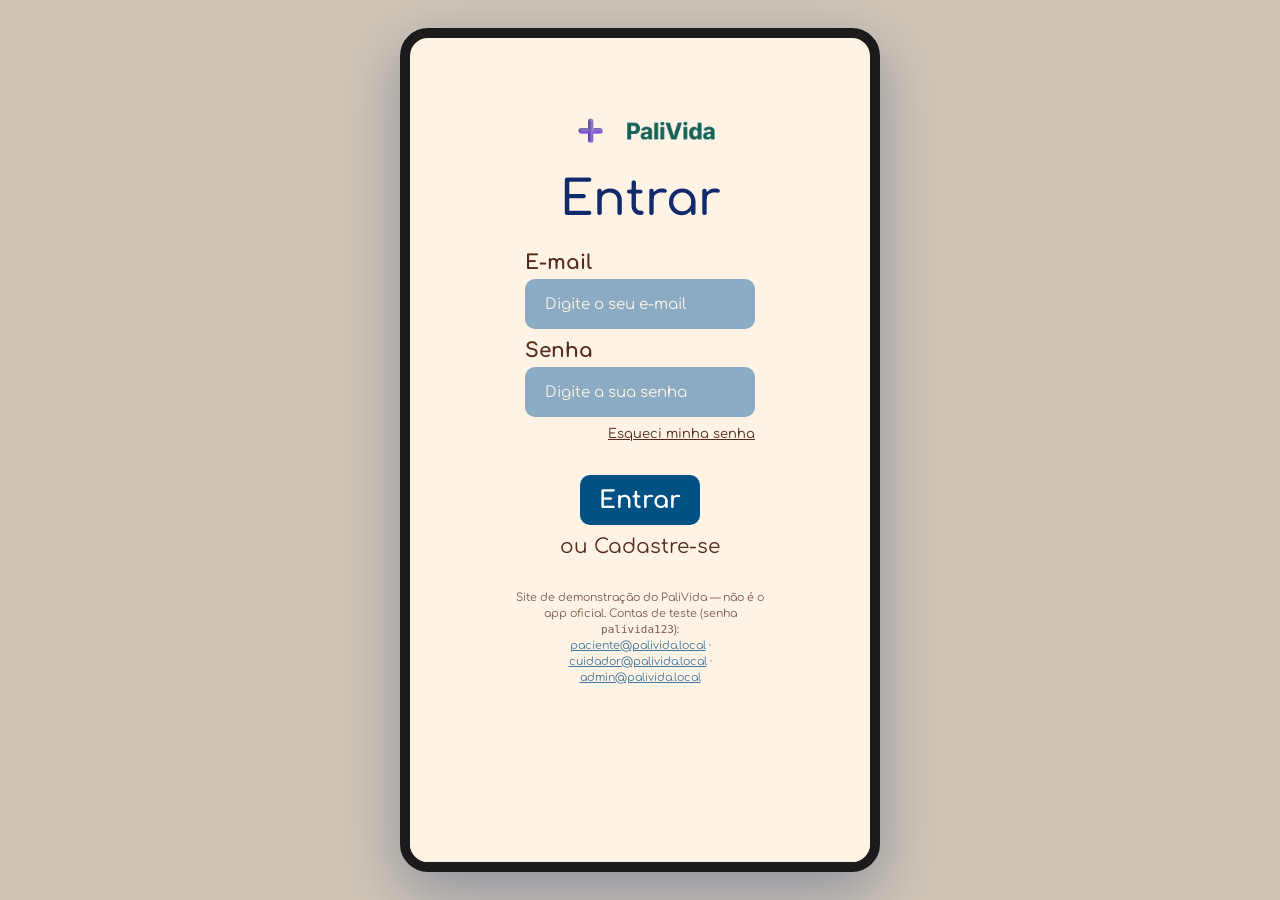
==== commit e38c31bd: "Add files via upload" ====
--- a/index.html
+++ b/index.html
@@ -2,7 +2,7 @@
 <html lang="pt-BR">
 <head>
   <meta charset="UTF-8">
-  <meta name="viewport" content="width=device-width, initial-scale=1, viewport-fit=cover">
+  <meta name="viewport" content="width=device-width, initial-scale=1, maximum-scale=1, viewport-fit=cover">
   <title>PaliVida — cuidados paliativos</title>
   <meta name="description" content="PaliVida — identificação de piora clínica, triagem de sintomas, prontuário eletrônico e direcionamento ao serviço de urgência em cuidados paliativos.">
   <link rel="icon" type="image/png" href="assets/img/favicon.png">
@@ -10,7 +10,9 @@
 </head>
 <body>
   <div id="app" class="app-shell">
+    <header id="app-header" class="pv-header" hidden></header>
     <main id="app-main" class="app-main" role="main"></main>
+    <footer id="app-footer" class="pv-footer" hidden></footer>
   </div>
 
   <!-- dados de demonstração + "backend" local (localStorage) -->
@@ -30,9 +32,6 @@
   <script src="js/screens/perfil.js"></script>
   <script src="js/screens/admin.js"></script>
 
-  <!-- painel flutuante de acompanhamento para o teste (modo demonstração) -->
-  <script src="js/relatorio-teste.js"></script>
-
   <!-- inicialização -->
   <script src="js/main.js"></script>
 </body>
--- a/css/styles.css
+++ b/css/styles.css
@@ -76,11 +76,17 @@
 a { color: inherit; }
 :focus-visible { outline: 3px solid #2F6FED; outline-offset: 2px; }
 
-/* --------------------------------------------------------- app "phone" shell */
+/* --------------------------------------------------------- app "phone" shell ---
+   Usa 100dvh (dynamic viewport height) em vez de 100vh: em navegadores
+   mobile (Safari/Chrome no celular) 100vh inclui a área por trás das barras
+   de endereço/navegação, o que "corta" o rodapé em muitos aparelhos. 100dvh
+   se ajusta à altura real visível, então o app cabe certinho em qualquer
+   tamanho de tela — com fallback para 100vh em navegadores mais antigos. */
 .app-shell {
   max-width: 480px;
   margin: 0 auto;
   height: 100vh;
+  height: 100dvh;
   background: var(--creme);
   display: flex;
   flex-direction: column;
@@ -93,11 +99,18 @@
   -webkit-overflow-scrolling: touch;
   display: flex;
   flex-direction: column;
+  min-height: 0; /* necessário para que filhos flex com altura 100% não estourem o .app-shell */
+}
+/* Telas marcadas como "sem rolagem" (ex.: menu de sintomas) devem caber
+   inteiramente na viewport do app-shell, sem scroll vertical algum. */
+.app-main.pv-sem-scroll {
+  overflow: hidden;
 }
 @media (min-width: 640px) {
   body { padding: 28px 12px; }
   .app-shell {
     height: calc(100vh - 56px);
+    height: calc(100dvh - 56px);
     min-height: 640px;
     border-radius: 28px;
     box-shadow: 0 20px 60px rgba(17, 42, 108, 0.35);
@@ -108,59 +121,63 @@
 /* loading fallback while fonts load */
 #carregando-app {
   min-height: 100vh;
+  min-height: 100dvh;
   display: flex;
   align-items: center;
   justify-content: center;
   background: var(--creme);
 }
 
-/* ======================================================== Header.tsx === */
+/* ======================================================== Header.tsx ===
+   Cabeçalho global, montado uma única vez pelo roteador dentro de
+   #app-header (fora da área rolável) — por isso fica sempre visível,
+   igual ao rodapé.
+   - Nas telas autenticadas: só o ícone da marca (sem a tarja azul de
+     fundo e sem o nome por extenso), ancorado no canto superior esquerdo.
+   - Na tela de login/cadastro: o roteador deixa o header GLOBAL escondido
+     e a própria tela de auth desenha seu cabeçalho de marca (logo + nome,
+     também sem tarja) — ver .pv-header--login mais abaixo e headerLogin()
+     em ui.js. */
 .pv-header {
   width: 100%;
-  min-height: 72px;
-  background: var(--azul);
+  min-height: 52px;
+  background: transparent;
   display: flex;
   align-items: center;
+  padding: 10px 16px;
   flex-shrink: 0;
 }
-.pv-header .pv-logo {
-  font-family: var(--fonte-bold);
-  font-weight: 700;
-  color: var(--branco);
-  margin-left: 10%;
-  font-size: 24px;
-}
-
-/* ======================================================== Footer.tsx === */
+.pv-header .pv-logo-icone {
+  height: 34px;
+  width: auto;
+}
+/* Cabeçalho de marca da tela de login/cadastro: logo + "PaliVida" juntos,
+   centralizados, sem tarja de fundo (imagem única fornecida pelo cliente). */
+.pv-header.pv-header--login {
+  justify-content: center;
+  padding: 18px 16px 4px;
+}
+.pv-header--login .pv-logo-completo {
+  height: 46px;
+  width: auto;
+}
+
+/* ======================================================== Footer.tsx ===
+   Rodapé global de navegação, montado pelo roteador dentro de #app-footer
+   (fora da área rolável) — por isso os 3 (ou 4, para o administrador)
+   atalhos ficam sempre visíveis em qualquer tela autenticada, sem depender
+   de o usuário rolar até o final do conteúdo. */
 .pv-footer {
   display: flex;
   flex-direction: row;
-  justify-content: space-around;
-  align-items: center;
-  padding: 16px;
-  background: rgba(255, 255, 255, 0.5);
   width: 100%;
   flex-shrink: 0;
   border: 0;
+  border-top: 1px solid rgba(0,0,0,0.08);
+  background: rgba(255, 255, 255, 0.92);
+  padding-bottom: env(safe-area-inset-bottom, 0);
 }
 .pv-footer button {
-  background: none;
-  border: 0;
-  padding: 8px;
-  display: flex;
-}
-.pv-footer img { width: 24px; height: 24px; }
-
-/* ================================================ Bottom tab bar (RootNavigator) === */
-.pv-tabbar {
-  display: flex;
-  flex-direction: row;
-  border-top: 1px solid rgba(0,0,0,0.08);
-  background: var(--branco);
-  flex-shrink: 0;
-  padding-bottom: env(safe-area-inset-bottom, 0);
-}
-.pv-tabbar button {
   flex: 1;
   background: none;
   border: 0;
@@ -169,9 +186,9 @@
   align-items: center;
   justify-content: center;
 }
-.pv-tabbar img { width: 24px; height: 24px; opacity: 0.45; }
-.pv-tabbar button.ativo img { opacity: 1; }
-.pv-tabbar button.ativo { box-shadow: inset 0 2px 0 var(--azul); }
+.pv-footer img { width: 24px; height: 24px; opacity: 0.45; }
+.pv-footer button.ativo img { opacity: 1; }
+.pv-footer button.ativo { box-shadow: inset 0 2px 0 var(--azul); }
 
 /* ========================================================= Aviso.tsx === */
 .pv-aviso {
@@ -228,15 +245,6 @@
   background: var(--creme);
   padding-bottom: 40px;
 }
-.tela-auth .pv-marca {
-  margin-top: 20px;
-  width: 90px;
-  height: 100px;
-  display: flex;
-  align-items: flex-end;
-  justify-content: center;
-}
-.tela-auth .pv-marca svg { width: 100%; height: auto; }
 .tela-auth .titulo { font-size: 48px; font-weight: 600; color: var(--azul); margin: 15px 0 25px; }
 .tela-auth .instrucao {
   font-size: 15px; color: var(--marrom); text-align: center;
@@ -315,31 +323,52 @@
 }
 
 /* ================================================================ Home === */
-.tela-home { flex: 1; display: flex; flex-direction: column; }
-.tela-home .corpo { padding-bottom: 40px; }
+/* ================================================================ Home ===
+   Reorganizada para caber inteira na viewport sem rolagem: os elementos
+   dividem o espaço disponível de .app-main via flexbox (com tamanhos em
+   clamp()/vh em vez de pixels fixos grandes), no mesmo espírito da tela de
+   Menu de Sintomas — ver .tela-menu-sintomas mais abaixo. */
+.tela-home {
+  flex: 1;
+  display: flex;
+  flex-direction: column;
+  min-height: 0;
+  overflow: hidden;
+}
+.tela-home .corpo {
+  flex: 1;
+  display: flex;
+  flex-direction: column;
+  justify-content: space-evenly;
+  min-height: 0;
+  padding: 4px 16px 10px;
+}
 .tela-home .titulo {
-  font-weight: 700; font-size: 22px; margin: 25px 0 0 39px; color: var(--verde-escuro);
+  font-weight: 700; font-size: clamp(16px, 5vw, 22px); margin: 0 0 4px; color: var(--verde-escuro);
+  text-align: center; flex-shrink: 0;
 }
 .tela-home .botao-prontuario {
-  background: var(--laranja); height: 67px; width: 290px; border: 0; border-radius: var(--radius-md);
-  color: var(--branco); font-size: 20px; font-weight: 700; display: flex; align-items: center; justify-content: center;
-  margin: 25px auto 0;
+  background: var(--laranja); width: 100%; max-width: 320px; border: 0; border-radius: var(--radius-md);
+  color: var(--branco); font-size: clamp(14px, 4vw, 18px); font-weight: 700; display: flex; align-items: center; justify-content: center;
+  margin: 6px auto 0; flex: 0 1 52px; min-height: 40px; flex-shrink: 0;
 }
 .tela-home .botao-duvidas {
-  height: 250px; width: 250px; background: var(--branco); border: 2px solid #767714; border-radius: 125px;
-  margin: 30px auto; display: flex; align-items: center; justify-content: center;
-  font-weight: 700; font-size: 32px; color: var(--verde-escuro); text-align: center; padding: 10px;
+  background: var(--branco); border: 2px solid #767714; border-radius: 50%;
+  margin: 8px auto; display: flex; align-items: center; justify-content: center;
+  font-weight: 700; font-size: clamp(15px, 4.5vw, 24px); color: var(--verde-escuro); text-align: center; padding: 10px;
+  flex-shrink: 1; min-height: 0; width: min(46vw, 220px); aspect-ratio: 1 / 1;
 }
 .tela-home .botao-registrar {
-  background: var(--azul-medio); height: 56px; width: 290px; border: 0; border-radius: var(--radius-md);
-  color: var(--branco-quente); font-size: 18px; display: flex; align-items: center; justify-content: center; margin: 0 auto;
-}
-.tela-home .contatos { margin: 35px 0; }
-.tela-home .contatos-titulo { margin-bottom: 7px; font-weight: 700; font-size: 24px; margin-left: 40px; color: var(--verde-escuro); }
-.tela-home .contatos-botoes { display: flex; justify-content: space-around; width: 100%; }
+  background: var(--azul-medio); width: 100%; max-width: 320px; border: 0; border-radius: var(--radius-md);
+  color: var(--branco-quente); font-size: clamp(13px, 3.6vw, 16px); display: flex; align-items: center; justify-content: center;
+  margin: 0 auto; flex: 0 1 44px; min-height: 36px; flex-shrink: 0;
+}
+.tela-home .contatos { flex-shrink: 0; margin-top: 8px; }
+.tela-home .contatos-titulo { margin-bottom: 6px; font-weight: 700; font-size: clamp(14px, 4vw, 18px); color: var(--verde-escuro); text-align: center; }
+.tela-home .contatos-botoes { display: flex; justify-content: space-around; width: 100%; gap: 8px; }
 .tela-home .contato-botao {
-  background: var(--branco); width: 125px; padding: 8px 16px; border: 2px solid var(--branco);
-  border-radius: var(--radius-md); text-align: center; font-weight: 700; font-size: 20px; color: #000;
+  background: var(--branco); flex: 1; max-width: 125px; padding: 8px 6px; border: 2px solid var(--branco);
+  border-radius: var(--radius-md); text-align: center; font-weight: 700; font-size: clamp(12px, 3.4vw, 16px); color: #000;
 }
 
 /* ============================================================ Contato === */
@@ -447,39 +476,243 @@
 }
 .pv-card .pv-carteirinha-nav { padding-top: 14px; }
 
-/* ================================================== MenuSintomas / ListaSintomas === */
-.tela-menu-sintomas { flex: 1; display: flex; flex-direction: column; background: var(--creme); }
+/* ================================================== MenuSintomas / ListaSintomas ===
+   Reformulado para caber inteiro na tela (sem rolagem): o cabeçalho, o
+   título e a grade de sintomas dividem a altura disponível de .app-main
+   usando flex, e a grade usa "grid-auto-rows: 1fr" para que as linhas de
+   cartões se comprimam/expandam conforme o espaço restante, ao invés de
+   ter uma altura fixa que force scroll em telas menores. */
+.tela-menu-sintomas {
+  flex: 1;
+  display: flex;
+  flex-direction: column;
+  background: var(--creme);
+  min-height: 0; /* permite que o flex item encolha dentro de .app-main */
+  overflow: hidden;
+  padding-bottom: 8px;
+  position: relative; /* ancora o painel de "sintomas de hoje" (position:absolute) dentro desta tela */
+}
+/* Cabeçalho da tela: título centralizado + ícone discreto de "sintomas de
+   hoje" ancorado à direita, sem disputar espaço visual com o título nem
+   com o header global do app (que já ocupa o canto superior esquerdo). */
+.pv-menu-sintomas-cabecalho {
+  position: relative;
+  flex-shrink: 0;
+}
 .tela-menu-sintomas .titulo {
-  font-size: 32px; margin: 25px 0; text-align: center; color: var(--azul); padding: 0 16px;
-}
-.pv-lista-sintomas { flex: 1; display: flex; flex-direction: column; }
+  font-size: clamp(18px, 5.5vw, 26px);
+  margin: 12px 0 10px;
+  text-align: center;
+  color: var(--azul);
+  padding: 0 44px;
+  line-height: 1.25;
+}
+.pv-botao-relatorio-hoje {
+  position: absolute;
+  top: 10px;
+  right: 12px;
+  width: 32px;
+  height: 32px;
+  border-radius: 50%;
+  border: 0;
+  background: transparent;
+  color: var(--azul-claro);
+  display: flex;
+  align-items: center;
+  justify-content: center;
+  opacity: 0.7;
+}
+.pv-botao-relatorio-hoje:active { opacity: 1; background: rgba(17,42,108,0.08); }
+#lista-sintomas-slot {
+  flex: 1;
+  display: flex;
+  flex-direction: column;
+  min-height: 0;
+}
+.pv-lista-sintomas {
+  flex: 1;
+  display: flex;
+  flex-direction: column;
+  min-height: 0;
+}
 .pv-grade-sintomas {
-  display: grid; grid-template-columns: 1fr 1fr; gap: 12px; padding: 0 12px; flex: 1; align-content: start;
+  display: grid;
+  grid-template-columns: 1fr 1fr;
+  grid-template-rows: repeat(6, 1fr);
+  gap: 8px;
+  padding: 0 12px;
+  flex: 1 1 0;
+  min-height: 0;
 }
 .pv-card-sintoma {
-  padding: 12px; border: 1px solid #444; border-radius: 12px; background: #F9F6EE;
-  display: flex; align-items: center; justify-content: center; min-height: 64px; text-align: center;
-  font-size: 14px; color: #333;
+  padding: 6px 8px;
+  border: 1px solid #444;
+  border-radius: 12px;
+  background: #F9F6EE;
+  display: flex;
+  align-items: center;
+  justify-content: center;
+  text-align: center;
+  font-size: clamp(11px, 3vw, 14px);
+  line-height: 1.2;
+  color: #333;
+  overflow: hidden;
 }
 .pv-botao-sem-sintoma {
   background: var(--azul-botao); color: var(--branco); border: 0; border-radius: var(--radius-md);
-  padding: 12px; width: 252px; min-height: 60px; display: block; margin: 12px auto 20px; font-size: 20px;
+  padding: 10px; width: 90%; max-width: 320px; min-height: 44px; display: block;
+  margin: 10px auto; font-size: clamp(14px, 4vw, 18px); flex-shrink: 0;
   box-shadow: 4px 4px 6px rgba(0,0,0,0.25);
 }
 
-/* ============================================================ ModalIntensidade === */
+/* ================================================================ PainelHoje ===
+   Painel deslizante (drawer) com os sintomas já registrados hoje, aberto
+   pelo ícone discreto no cabeçalho do Menu de Sintomas. Usa o mesmo padrão
+   visual de overlay escurecido dos demais modais do app (.pv-modal-overlay),
+   mas desliza da direita como uma gaveta em vez de aparecer centralizado,
+   para não competir com o modal de intensidade. */
+.pv-painel-hoje-overlay {
+  position: absolute;
+  inset: 0;
+  background: rgba(0,0,0,0.35);
+  z-index: 40;
+  display: flex;
+  justify-content: flex-end;
+}
+.pv-painel-hoje-overlay[hidden] { display: none; }
+.pv-painel-hoje {
+  width: min(78%, 300px);
+  height: 100%;
+  background: var(--branco);
+  box-shadow: -6px 0 18px rgba(0,0,0,0.2);
+  display: flex;
+  flex-direction: column;
+  animation: pv-painel-hoje-entrar 0.18s ease-out;
+}
+@keyframes pv-painel-hoje-entrar {
+  from { transform: translateX(24px); opacity: 0.4; }
+  to { transform: translateX(0); opacity: 1; }
+}
+.pv-painel-hoje-cabecalho {
+  background: var(--azul);
+  color: var(--branco);
+  padding: 14px 14px;
+  display: flex;
+  align-items: center;
+  justify-content: space-between;
+  font-size: 15px;
+  font-weight: 700;
+  flex-shrink: 0;
+}
+.pv-painel-hoje-cabecalho button {
+  background: none; border: 0; color: var(--branco); font-size: 22px; line-height: 1; padding: 0 4px;
+}
+.pv-painel-hoje-lista {
+  flex: 1;
+  overflow-y: auto;
+  padding: 12px;
+  display: flex;
+  flex-direction: column;
+  gap: 8px;
+}
+.pv-painel-hoje-vazio {
+  font-size: 13px;
+  color: var(--marrom);
+  text-align: center;
+  margin-top: 24px;
+}
+.pv-painel-hoje-item {
+  background: var(--areia-clara, #F2E8D5);
+  border-radius: 10px;
+  padding: 10px 12px;
+}
+.pv-painel-hoje-linha1 {
+  display: flex;
+  align-items: center;
+  justify-content: space-between;
+  gap: 8px;
+}
+.pv-painel-hoje-nome {
+  font-size: 13px;
+  font-weight: 700;
+  color: var(--marrom);
+}
+.pv-painel-hoje-nota {
+  font-size: 12px;
+  font-weight: 700;
+  color: var(--branco);
+  border-radius: 999px;
+  padding: 2px 9px;
+  flex-shrink: 0;
+}
+.pv-painel-hoje-hora {
+  font-size: 11px;
+  color: var(--marrom);
+  opacity: 0.75;
+  margin-top: 3px;
+}
+
+/* ============================================================ ModalIntensidade ===
+   Escala numérica de botões (0-10) substituída por uma barra de gradiente
+   arrastável (slider tipo "track" único, sem necessidade de clicar em
+   números pequenos nem de rolar a tela). O usuário toca/arrasta o polegar
+   (thumb) lateralmente sobre a barra para escolher um valor de 0 a 10. */
 .pv-modal-intensidade {
-  background: #F7F2ED; border-radius: 20px; padding: 15px; width: 80%; max-width: 420px;
+  background: #F7F2ED; border-radius: 20px; padding: 18px 20px; width: 86%; max-width: 420px;
   box-shadow: 0 8px 24px rgba(0,0,0,0.3);
 }
 .pv-modal-intensidade .titulo { font-weight: 700; font-size: 18px; text-align: center; margin-bottom: 6px; }
-.pv-modal-intensidade .sintoma { font-size: 14px; text-align: center; color: var(--marrom); margin-bottom: 10px; }
-.pv-escala { display: flex; flex-wrap: wrap; justify-content: center; margin-bottom: 20px; }
-.pv-botao-escala {
-  width: 45px; height: 45px; border-radius: var(--radius-pill); margin: 5px; border: 0;
-  display: flex; align-items: center; justify-content: center; background: var(--branco); font-size: 16px; color: #333;
-}
-.pv-botao-escala.selecionado { background: #7FB8B0; color: var(--branco); font-weight: 700; }
+.pv-modal-intensidade .sintoma { font-size: 14px; text-align: center; color: var(--marrom); margin-bottom: 18px; }
+
+.pv-slider-intensidade {
+  margin-bottom: 22px;
+  touch-action: none; /* evita scroll da página durante o arraste no mobile */
+  user-select: none;
+}
+.pv-slider-valor {
+  text-align: center;
+  font-size: 40px;
+  font-weight: 700;
+  color: var(--azul);
+  margin-bottom: 10px;
+  font-variant-numeric: tabular-nums;
+}
+.pv-slider-track {
+  position: relative;
+  height: 14px;
+  border-radius: var(--radius-pill);
+  /* gradiente contínuo do verde (leve) ao vermelho (intenso), a mesma
+     lógica de cores de alerta já usada no resto do app */
+  background: linear-gradient(90deg,
+    #9BC45A 0%,
+    #F1D359 35%,
+    #E8994B 60%,
+    #D63031 85%,
+    #A00000 100%);
+  cursor: pointer;
+}
+.pv-slider-thumb {
+  position: absolute;
+  top: 50%;
+  width: 30px;
+  height: 30px;
+  border-radius: 50%;
+  background: var(--branco);
+  border: 3px solid var(--azul);
+  transform: translate(-50%, -50%);
+  left: 0%;
+  box-shadow: 0 2px 6px rgba(0,0,0,0.35);
+  transition: left 0.05s linear;
+}
+.pv-slider-marcadores {
+  display: flex;
+  justify-content: space-between;
+  margin-top: 8px;
+  font-size: 11px;
+  color: var(--marrom);
+  padding: 0 2px;
+}
+
 .pv-modal-intensidade .acoes { display: flex; justify-content: space-between; }
 .pv-modal-intensidade .botao { flex: 1; margin: 0 5px; border-radius: var(--radius-md); padding: 10px; border: 0; color: var(--branco); font-weight: 700; }
 .pv-modal-intensidade .confirmar { background: #59A87D; }
